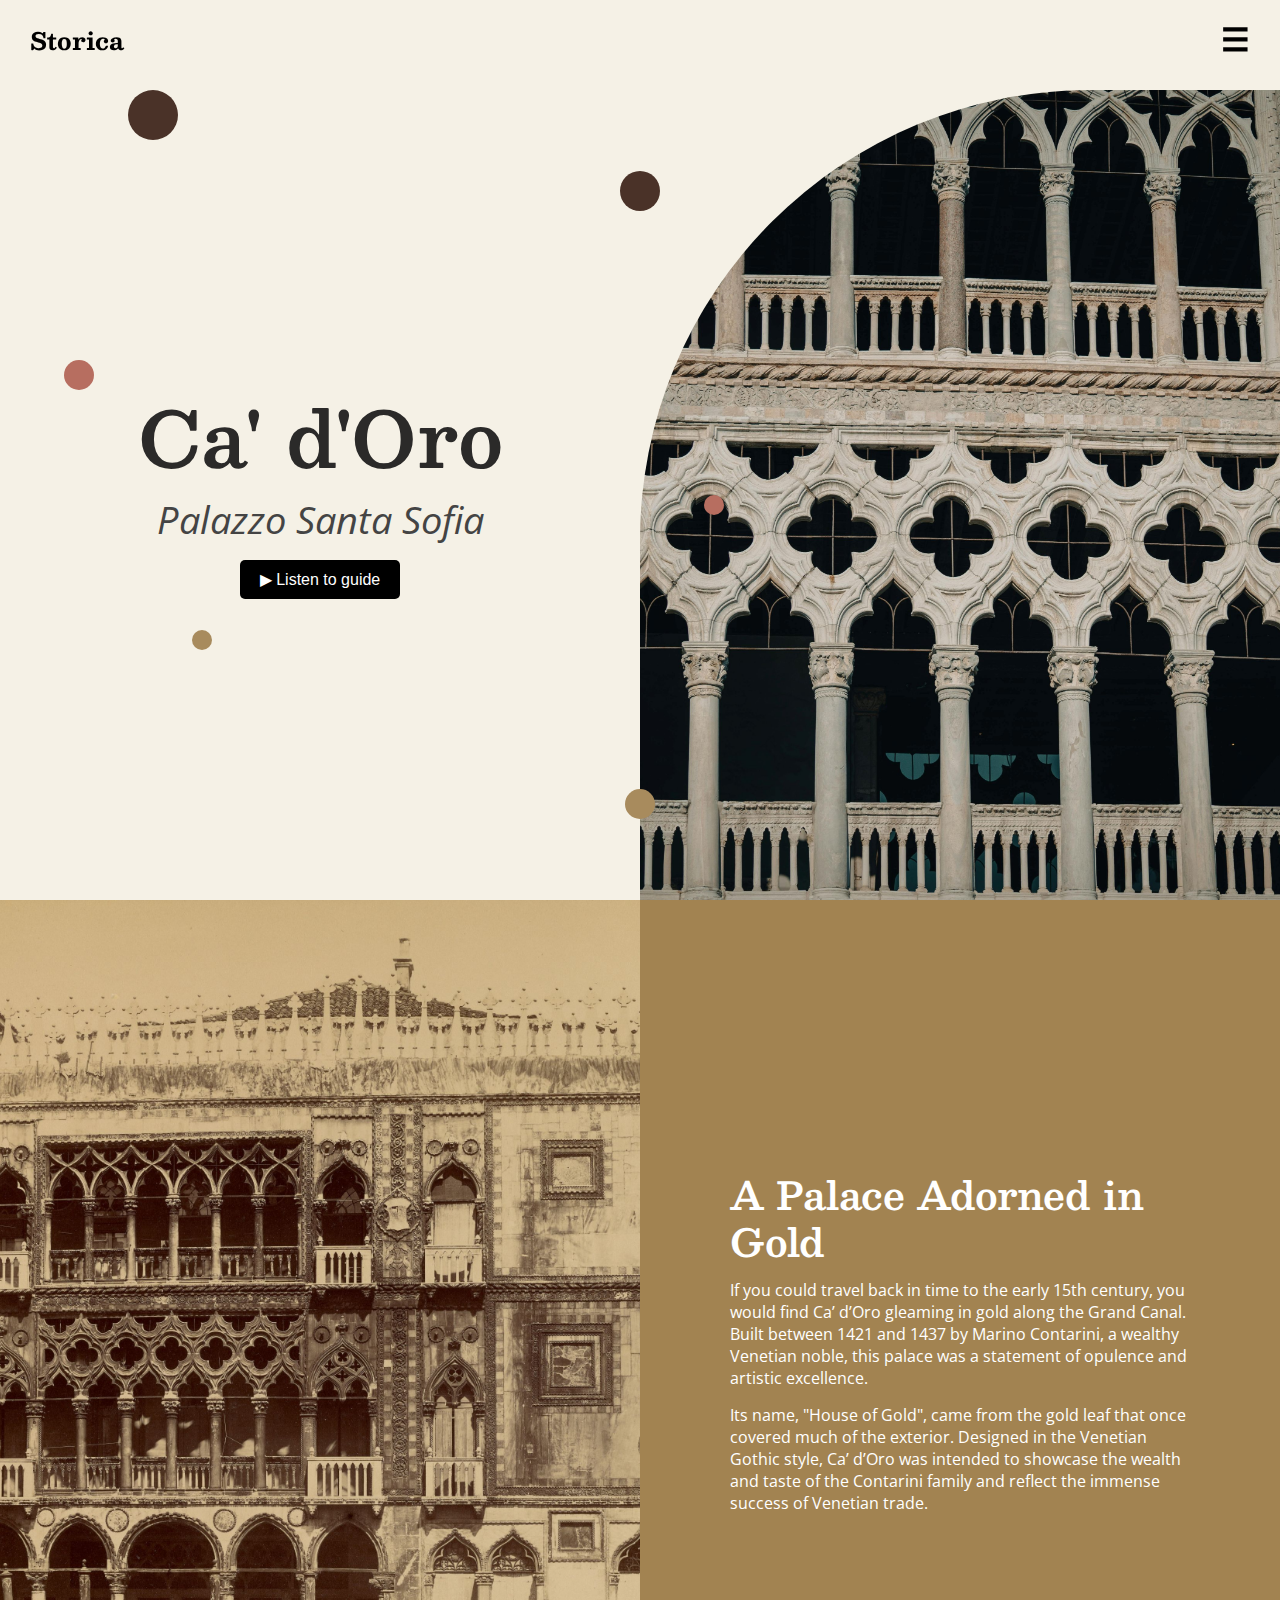
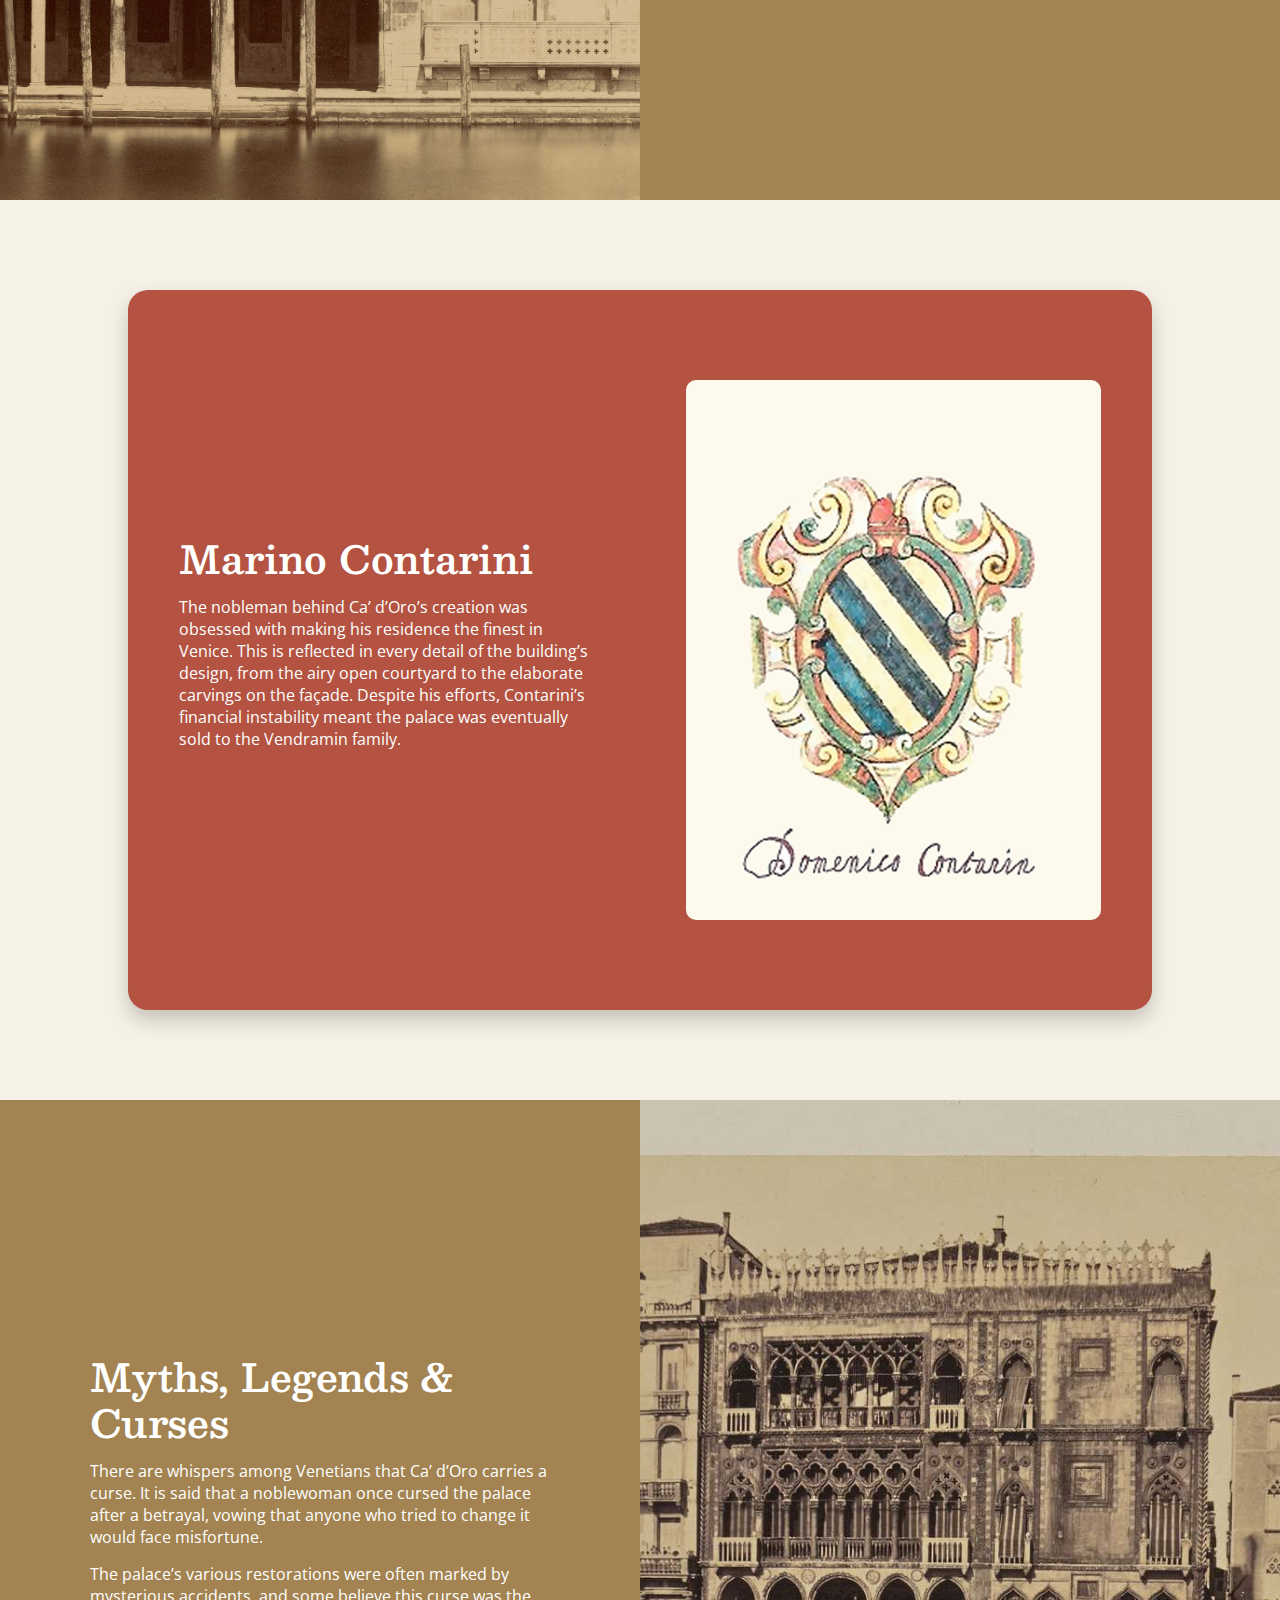
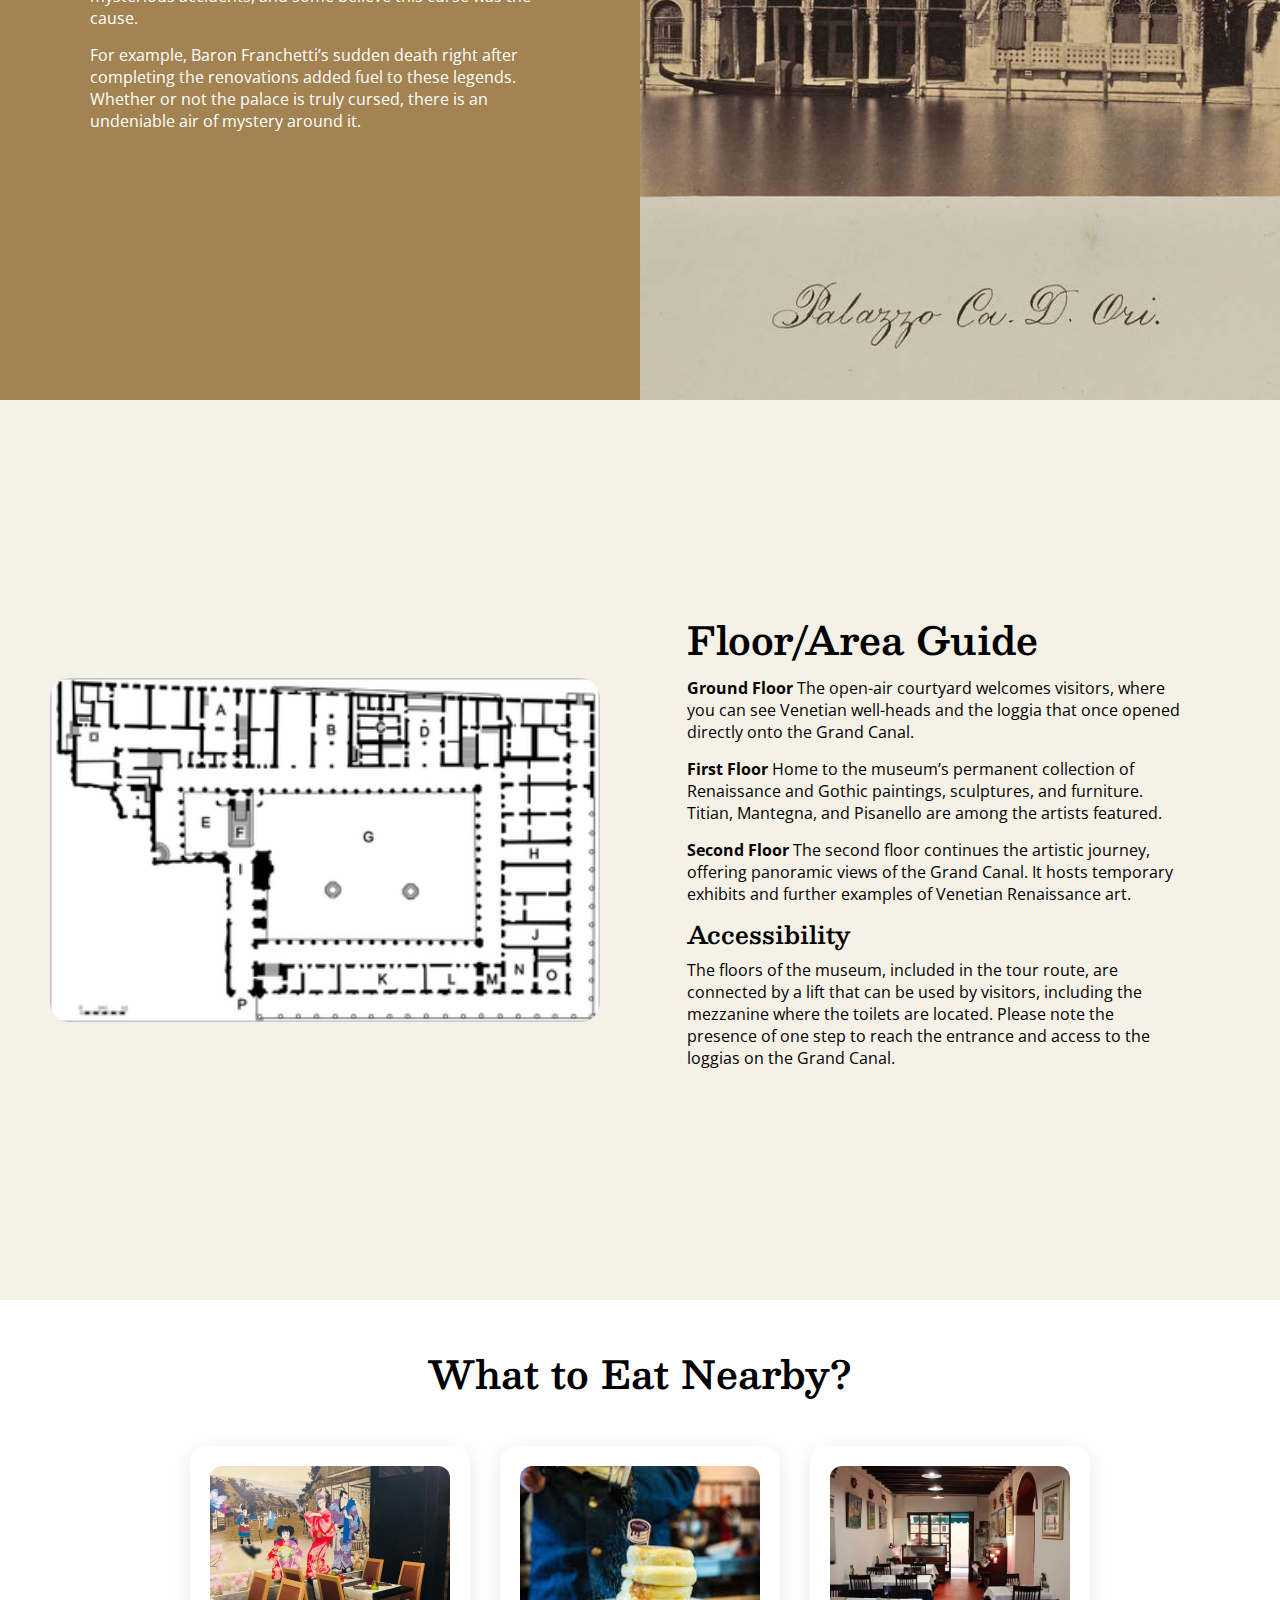
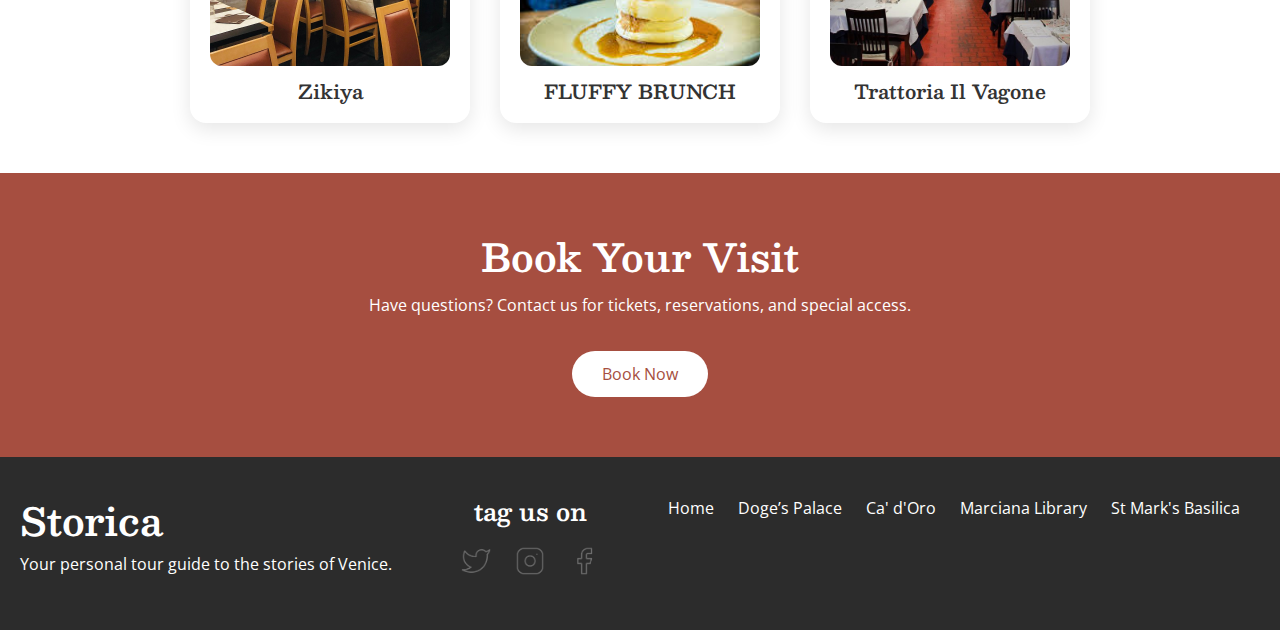
==== ca-doro-palace.html @ 45c0e0a5 "Update ca-doro-palace.html" ====
<!DOCTYPE html>
<html lang="en">
<head>
    <meta charset="UTF-8" />
    <meta name="viewport" content="width=device-width, initial-scale=1.0" />
    <title>Storica - Ca' d'Oro</title>
    <link rel="preconnect" href="https://fonts.googleapis.com">
    <link rel="preconnect" href="https://fonts.gstatic.com" crossorigin>
    <link href="https://fonts.googleapis.com/css2?family=Besley:ital,wght@0,400..900;1,400..900&family=Open+Sans:ital,wght@0,300..800;1,300..800&display=swap" rel="stylesheet">
    <link rel="stylesheet" href="style.css" />
</head>
<body>
    <a href="#main-content" class="skip-link">Skip to main content</a>

    <nav class="top-nav">
        <div class="logo">Storica</div>
        <button class="hamburger" id="hamburger" role="button" aria-label="Open navigation menu">&#9776;</button>
    </nav>
    
    <!-- Navigation Bar -->
    <div id="overlayMenu" class="overlay-menu" tabindex="-1">
        <ul>
            <li><a href="index.html" aria-label="Go to Home page">Home</a></li>
            <li><a href="doges-palace.html" aria-label="Learn about Doge’s Palace">Doge’s Palace</a></li>
            <li><a href="ca-doro-palace.html" aria-label="Learn about the Ca' d'Oro Palace">Ca' d'Oro</a></li>
            <li><a href="marciana-library.html" aria-label="Learn about the Marciana Library">Marciana Library</a></li>
            <li><a href="st-marks-basilica.html" aria-label="Learn about St. Mark's Basilica">St Mark's Basilica</a></li>
        </ul>
        <button class="close-btn" id="closeMenu" role="button" aria-label="Close navigation menu" tabindex="0">&times;</button>
    </div>
    
    <main>
        <!-- Introduction Section -->
        <section class="intro">
            <div class="intro-content">
                <h1>Ca' d'Oro</h1>
                <p>Palazzo Santa Sofia</p>
                <button class="audio-button" id="playAudioBtn" aria-label="Play audio guide for Ca' d'Oro Palace">
                    ▶ Listen to guide
                </button>
                            <!-- Audio Element Hidden by Default, Shown When Button is Clicked -->
                        <audio id="audioPlayer" controls>
                            <source src="assets/audio/ca_doro_guide.mp3" type="audio/mp3">
                            Your browser does not support the audio element.
                        </audio>
                <div class="decor-circle circle4"></div>
                <div class="decor-circle circle5"></div>
                <div class="decor-circle circle6"></div>
            </div>
            <div class="intro-image">
                <img src="./assets/cadoro/pexels-diego-caumont-107929791-10002299.jpg" alt="Close up of the facade of Ca' d'Oro">
                <div class="decor-circle circle1"></div>
                <div class="decor-circle circle2"></div>
                <div class="decor-circle circle3"></div>
            </div>
        </section>

        <!-- Building Story -->
        <section class="story">
            <div class="story-image">
                <img src="./assets/cadoro/image-from-rawpixel-id-14257564.jpg" alt="Old Photo of Ca' d'Oro from the canal in gold and brown warm tones" class="zoomable-image">
            </div>
            <div class="story-content">
                <h2>A Palace Adorned in Gold</h2>
                <p>
                    If you could travel back in time to the early 15th century, you would find Ca’ d’Oro gleaming in gold along the Grand Canal.
                    Built between 1421 and 1437 by Marino Contarini, a wealthy Venetian noble, this palace was a statement of opulence and artistic excellence.
                </p>
                <p>
                    Its name, "House of Gold", came from the gold leaf that once covered much of the exterior.
                    Designed in the Venetian Gothic style, Ca’ d’Oro was intended to showcase the wealth and taste of the Contarini family and reflect the immense success of Venetian trade.
                </p>
            </div>
        </section>

        <!-- Fact Cards Section -->
        <section id="facts">
            <div class="fact-container">
                <div class="fact-card">
                    <div class="fact-text">
                        <h2>Marino Contarini</h2>
                        <p>The nobleman behind Ca’ d’Oro’s creation was obsessed with making his residence the finest in Venice.
                            This is reflected in every detail of the building’s design, from the airy open courtyard to the elaborate carvings on the façade.
                            Despite his efforts, Contarini’s financial instability meant the palace was eventually sold to the Vendramin family.
                        </p>
                    </div>
                    <div class="fact-image">
                        <img src="./assets/cadoro/Contarini.png" alt="Contarini Family Coat of Arms" class="zoomable-image">
                    </div>
                </div>
                <div class="fact-card">
                    <div class="fact-text">
                        <h2>Baron Giorgio Franchetti (19th Century)</h2>
                        <p>The palace’s most famous restorer, Baron Giorgio Franchetti, was an art collector who fell in love with the building and its history.
                            He purchased Ca’ d’Oro in 1894 and personally funded its restoration, turning it into a museum to house his collection of Renaissance art.
                            When he passed in 1922, he bequeathed the palace and his art collection to the Italian state.
                        </p>
                    </div>
                    <div class="fact-image">
                        <img src="./assets/cadoro/ve-venezia-1964-ca-d-oro-0f6300.jpg" alt="A poscard from 1964 showing Ca' d'Oro Palca from the canal, in the foreground a gondolier in a boat with people" class="zoomable-image">
                    </div>
                </div>
            </div>
            
            <div class="fact-btn-wrapper left">
                <button class="fact-btn left" aria-label="View previous fact">&#10094;</button>
            </div>
            <div class="fact-btn-wrapper right">
                <button class="fact-btn right" aria-label="View next fact">&#10095;</button>
            </div>
            <div class="swipe-indicator"><p>← Swipe →</p></div>
        </section>
        
        <!-- Interesting Figures or Stories -->
        <section class="characters">
            <div class="characters-image">
                <img src="./assets/cadoro/palazzo-ca-d-ori-10ae85.jpg" alt="An old photo of the Ca’ d’Oro that looks like a polaroid with the name of the building written in cursive underneat" class="zoomable-image">
            </div>
            <div class="characters-content">
                <h2>Myths, Legends & Curses</h2>
                <p>
                    There are whispers among Venetians that Ca’ d’Oro carries a curse. It is said that a noblewoman once cursed the palace after a betrayal, vowing that anyone who tried to change it would face misfortune.
                </p>
                <p>
                    The palace’s various restorations were often marked by mysterious accidents, and some believe this curse was the cause.
                </p>
                <p>
                    For example, Baron Franchetti’s sudden death right after completing the renovations added fuel to these legends. Whether or not the palace is truly cursed, there is an undeniable air of mystery around it.
                </p>
            </div>
        </section>

        <!-- Floor Info -->
        <section class="info-section">
            <div class="info-image">
                <img src="./assets/cadoro/AreaGuide.png" alt="Descriptive Alt Text">
            </div>
            <div class="info-text">
                <h2>Floor/Area Guide</h2>
                <p><strong>Ground Floor</strong> The open-air courtyard welcomes visitors, where you can see Venetian well-heads and the loggia that once opened directly onto the Grand Canal.</p>
                <p><strong>First Floor</strong> Home to the museum’s permanent collection of Renaissance and Gothic paintings, sculptures, and furniture. Titian, Mantegna, and Pisanello are among the artists featured.</p>
                <p><strong>Second Floor</strong> The second floor continues the artistic journey, offering panoramic views of the Grand Canal. It hosts temporary exhibits and further examples of Venetian Renaissance art.</p>
                <h3>Accessibility</h3>
                <p>The floors of the museum, included in the tour route, are connected by a lift that can be used by visitors, including the mezzanine where the toilets are located. Please note the presence of one step to reach the entrance and access to the loggias on the Grand Canal.</p>
            </div>
        </section>

        <!-- Food Suggestions -->
        <section class="food-section">
            <h2>What to Eat Nearby?</h2>
            <div class="food-cards">
          
              <a href="https://maps.app.goo.gl/6FtDRu8hBcY9mL2V8" target="_blank" class="card"
              aria-label="Open Google Maps location for Zikiya restaurant">
                <img src="./assets/restaurants/zikiya.png" alt="Zikiya">
                <h4>Zikiya</h4>
              </a>
          
              <a href="https://maps.app.goo.gl/mDZq24dEWJDeGh28A" target="_blank" class="card"
              aria-label="Open Google Maps location for Fluffy Brunch restaurant">
                <img src="./assets/restaurants/fluffy.png" alt="FLUFFY BRUNCH">
                <h4>FLUFFY BRUNCH</h4>
              </a>
          
              <a href="https://maps.app.goo.gl/dY5Ex3VJx56pdK1v7" target="_blank" class="card"
              aria-label="Open Google Maps location for Trattoria Il Vagone">
                <img src="./assets/restaurants/trattoria.png" alt="Trattoria Il Vagone">
                <h4>Trattoria Il Vagone</h4>
              </a>
          
            </div>
          </section>

        <!-- Booking -->
        <section class="booking-section">
            <h2>Book Your Visit</h2>
            <p>Have questions? Contact us for tickets, reservations, and special access.</p>
            <a href="https://www.italy-museum.com/venice/ca-d-oro-tickets" target="_blank" class="booking-button" aria-label="Book your visit to Ca' d'Oro Palace">
                Book Now
            </a>
        </section>
    </main>
    <!-- Footer -->
    <footer role="contentinfo">
        <div class="footer-left">
            <h2>Storica</h2>
            <p>Your personal tour guide to the stories of Venice.</p>
        </div>
        <div class="social-media">
            <h3>tag us on</h3>
            <a href="https://twitter.com" target="_blank">
                <img src="./assets/tags/Twitter.png" alt="Twitter">
            </a>
            <a href="https://instagram.com" target="_blank">
                <img src="./assets/tags/Instagram.png" alt="Instagram">
            </a>
            <a href="https://facebook.com" target="_blank">
                <img src="./assets/tags/Facebook.png" alt="Facebook">
            </a>
        </div>
        <nav class="footer-nav" aria-label="Footer Navigation">
            <a href="index.html" aria-label="Go to Home page">Home</a>
            <a href="doges-palace.html" aria-label="Learn about Doge’s Palace">Doge’s Palace</a>
            <a href="ca-doro-palace.html" aria-label="Learn about the Ca' d'Oro Palace">Ca' d'Oro</a>
            <a href="marciana-library.html" aria-label="Learn about the Marciana Library">Marciana Library</a>
            <a href="st-marks-basilica.html" aria-label="Learn about St. Mark's Basilica">St Mark's Basilica</a>
        </nav>
    </footer>

    <!-- Modal for Zoom -->
    <div id="imageModal" class="image-modal">
        <span class="close">&times;</span>
        <img class="modal-content" id="modalImg">
    </div>

    <!-- Back to Top Button -->
    <button id="backToTop" title="Back to Top" aria-label="Scroll back to top" tabindex="0">↑</button>
    
    <script src="script.js"></script>
</body>
</html>
---- style.css ----
* {
    margin: 0;
    padding: 0;
    box-sizing: border-box;
}

.skip-link {
    position: absolute;
    top: -50px;
    left: 10px;
    background: #000;
    color: white;
    padding: 10px;
    z-index: 100;
}

.skip-link:focus {
    top: 10px; /* Bring into view when focused */
}

/* Focus style for keyboard navigation */
body.keyboard-active :focus {
    outline: 3px solid #0066cc;
    outline-offset: 3px;
}

/* Removes focus outline for mouse navigation */
body:not(.keyboard-active) :focus {
    outline: none;
}


/* Headings*/
h1, h2, h3, h4, h5, h6 {
    font-family: 'Besley', serif;
    font-optical-sizing: auto;
    font-weight: 600;
    font-style: normal;
    line-height: 1.2;
    margin-bottom: 10px;
}


h2 {
    font-size: clamp(2rem, 3vw, 3rem);
    margin-bottom: 15px;
}

h3{
    font-size: clamp(1.5rem, 1.3vw, 3rem);
}

/*Links*/
a {
    font-family: 'Open Sans', sans-serif;
}

/* Paragraphs */
p {
    font-family: 'Open Sans', sans-serif;
    font-size: clamp(1rem, 1vw, 2rem);
    margin-bottom: 15px;
}


 /* --- Overlay Menu --- */
.overlay-menu {
    position: fixed;
    top: 0;
    right: -100%;
    width: 300px;
    height: 100vh;
    background-color: #f0e8db;
    box-shadow: -4px 0 20px rgba(0,0,0,0.1);
    padding: 60px 30px;
    transition: right 0.3s ease-in-out;
    z-index: 9999;
}
  
.overlay-menu ul {
    list-style: none;
    padding: 0;
    margin-top: 60px;
}
  
.overlay-menu ul li {
    margin-bottom: 20px;
}
  
.overlay-menu ul li a {
    text-decoration: none;
    font-size: 20px;
    color: #3c2f20;
    transition: color 0.2s;
}
  
.overlay-menu ul li a:hover {
    color: #a64e40;
}
  
.close-btn {
    position: absolute;
    top: 20px;
    right: 25px;
    font-size: 30px;
    cursor: pointer;
    color: #333;
    border-width: 0;
    background-color: transparent;
}

/* --- Navigation Top Bar ----------------- */
.top-nav {
    position: fixed; 
    top: 20px;
    left: 30px; 
    right: 30px; 
    display: flex;
    justify-content: space-between;
    align-items: center;
    z-index: 100; /* Ensures it's above other content */
    transition: transform 0.3s ease-in-out;
}
  
.hamburger {
    font-size: 2rem;
    font-weight: 700;
    cursor: pointer;
    color: #000000;
    display: block;
    line-height: 1;
    border-width: 0;
    background-color: transparent;
}

.logo {
    font-size: 1.5rem;
    font-family: 'Besley', serif;
    font-optical-sizing: auto;
    font-weight: 700;
    font-style: normal;
    color: #000000;
}

.white-nav .hamburger,
.white-nav .logo {
    color: #ffffff !important; /* White colour for the index/home page */
}

/* --- Back Top Button ----------------- */

#backToTop {
    position: fixed;
    bottom: 30px;
    right: 30px;
    display: none;
    background-color: #a64e40;
    color: white;
    border: none;
    border-radius: 50%;
    width: 40px;
    height: 40px;
    font-size: 20px;
    cursor: pointer;
    box-shadow: 0 4px 10px rgba(0,0,0,0.2);
    z-index: 999;
    transition: background 0.3s;
  }
  
  #backToTop:hover {
    background-color: #84392f;
  }

/* --- Intro Buildings Page -----------------------------------*/
/* Audio Guide */

#audioPlayer {
    display: none;
    width: 100%; 
    max-width: 400px; 
    margin-top: 10px; 
}

/* Intro Section */
.intro {
    padding-top: 100px;
    display: flex;
    height: 100vh; 
    position: relative;
    background-color: #f5f1e6;

}

/* Left Content */
.intro-content {
    display: flex;
    flex-direction: column;
    align-items: center; 
    justify-content: center; 
    width: 50%; 
    text-align: center;
    padding: 20px;
    z-index: 2; 
}

.intro-content h1 {
    font-size: clamp(2.5rem, 6vw, 5rem); 
    color: #2B2A29;
    margin-bottom: 10px;
}

.intro-content p {
    font-size: clamp(1.5rem, 3vw, 3rem); 
    font-style: italic;
    margin-bottom: 15px;
    color: #444;
}
.audio-button {
    background-color: #000;
    color: white;
    border: none;
    padding: 10px 20px;
    font-size: 1rem;
    cursor: pointer;
    border-radius: 5px;
    display: block; 
    margin-bottom: 10px; 
}

/* Right Image */
.intro-image {
    position: absolute;
    right: 0;
    bottom: 0; 
    width: 50%;
    height: 90%; 
}

.intro-image img {
    width: 100%;
    height: 100%;
    object-fit: cover; 
    border-top-left-radius: 50vh;
}

/* Decorative Circles */
.decor-circle {
    position: absolute;
    border-radius: 50%;
    z-index: 1;
}

.circle1 {
    width: 40px;
    height: 40px;
    top: 10%;
    left: -20px;
    background-color: #4A3228;
}

.circle2 {
    width: 20px;
    height: 20px;
    top: 50%;
    left: 10%;
    background-color: #B76E60;
}

.circle3 {
    width: 30px;
    height: 30px;
    bottom: 10%;
    left: -15px;
    background-color: #A88B5D;
}

.circle4 {
    width: 50px;
    height: 50px;
    top: 10%;
    left: 10%;
    background-color: #4A3228;
}

.circle5 {
    width: 30px;
    height: 30px;
    top: 40%;
    left: 5%;
    background-color: #B76E60;
}

.circle6 {
    width: 20px;
    height: 20px;
    top: 70%;
    left: 15%;
    background-color: #A88B5D;
}

@media (max-width: 768px) {
    .intro {
        flex-direction: column;
        height: auto;
    }

    .intro-content {
        width: 100%;
        height: 50vh; 
        z-index: 2;
        order: 1; 
    }

    .intro-image {
        margin-top: 0;
        width: 100%;
        height: 50vh;
        position: relative;
        order: 2; 
    }
}

/*-------------------Story Section-------------------------------*/
.story {
    display: flex;
    min-height: 100vh;
}

.story-image {
    width: 50%;
    min-height: 100%;
}

.story-image img {
    width: 100%;
    height: 100%;
    object-fit: cover; 
}

.story-content {
    width: 50%;
    background-color: #A28351; 
    color: white; 
    display: flex;
    flex-direction: column;
    justify-content: center;
    padding: 7%;
}

@media (max-width: 768px) {
    .story {
        flex-direction: column;
        height: auto;
    }

    .story-image {
        width: 100%;
        height: 50vh;
    }

    .story-content {
        width: 100%;
        text-align: left;
        min-height: 50vh;
        padding: 9%;
    }
}

/* ------- Characters Section-------------------------- */
.characters {
    display: flex;
    min-height: 100vh; 
    flex-direction: row-reverse; 
}

.characters-content {
    width: 50%;
    background-color: #A28351;
    color: white; 
    display: flex;
    flex-direction: column;
    justify-content: center;
    padding: 7%;
}

.characters-image {
    width: 50%;
    min-height: 100%;
}

.characters-image img {
    width: 100%;
    height: 100%;
    object-fit: cover;
}

@media (max-width: 768px) {
    .characters {
        flex-direction: column;
        height: auto;
    }

    .characters-image {
        width: 100%;
        height: 50vh;
    }

    .characters-content {
        width: 100%;
        text-align: left;
        min-height: 50vh;
        padding: 9%;
    }
}

/* --- Fact Cards Section ------------------------- */
#facts {
    position: relative;
    width: 100%;
    height: 100vh; 
    overflow: hidden;
    display: flex;
    justify-content: center;
    align-items: center;
    background-color: #f5f1e6;
}

.fact-container {
    position: relative;
    width: 80%;
    min-height: 80vh;
    display: flex;
    justify-content: center;
    align-items: center;
}

/* ---Fact Card--- */
.fact-card {
    position: absolute;
    width: 100%;
    min-height: 100%;
    background-color: #b45342; 
    border-radius: 20px; 
    display: flex;
    align-items: center;
    justify-content: space-between;
    padding: 5%;
    box-sizing: border-box;
    transition: transform 0.5s ease, opacity 0.5s ease;
    box-shadow: 0 10px 20px rgba(0, 0, 0, 0.2);
}

.fact-text {
    width: 45%;
    color: white;
}

.fact-image {
    width: 45%;
    display: flex;
    justify-content: center;
}

.fact-image img {
    width: 100%;
    max-height: 60vh;
    object-fit: cover;
    border-radius: 10px;
}

.swipe-indicator {
    position: absolute;
    bottom: 10px;
    left: 50%;
    transform: translateX(-50%);
    font-size: 14px;
    color: #b45342;;
    padding: 5px 10px;
    border-radius: 20px;
    opacity: 0.8;
    display: none;
}

@media (max-width: 768px) {
    .fact-card {
        flex-direction: column-reverse;
        text-align: center;
        justify-content: center;
    }

    .fact-text {
        width: 90%;
    }

    .fact-image {
        width: 100%;
        margin-bottom: 10px;
    }

    .fact-image img {
        width: 100%;
        max-height: 50vh;
    }

    .swipe-indicator {
        display: block;
    }
}


/*  Fact Navigation Buttons */ 
.fact-btn-wrapper {
    position: absolute;
    width: 20%; 
    height: 100%;
    top: 0;
    transition: opacity 0.3s;
    display: flex;
    align-items: center; 
    justify-content: center; 
}

.fact-btn-wrapper.left {
    left: 0;
}

.fact-btn-wrapper.right {
    right: 0;
}

.fact-btn-wrapper:hover .fact-btn {
    opacity: 1;
}


/* Fact Button Styles */
.fact-btn {
    background: #A28351;;
    color: white;
    border: none;
    padding: 20px 30px;
    font-size: 24px;
    cursor: pointer;
    transition: opacity 0.3s;
    opacity: 0; 
    border-radius: 40px;
}

/*------------- Info Floor Area Guide Section -------------------*/
.info-section {
    display: flex;
    align-items: center;
    justify-content: center; 
    gap: 40px;
    padding: 50px;
    background-color: #f5f1e6;
    min-height: 100vh;
}

.info-image {
    width: 50%;
    max-height: 80%;
    display: flex;
    justify-content: center;
    align-items: center;
}

.info-image img {
    width: 100%; 
    max-height: 80vh;
    object-fit: cover;
    display: block;
    border-radius: 20px;
}

.info-text {
    max-width: 50%;
    display: flex;
    flex-direction: column;
    justify-content: center;
    padding: 4%;
}


@media (max-width: 768px) {
    .info-section {
        flex-direction: column;
        text-align: left;
    }

    .info-image {
        width: 100%;
    }

    .info-image img {
        width: 100%;
        max-height: 50vh;
    }

    .info-text {
        max-width: 100%;
        padding: 0;
    }

}

/*-----------  Food Section -------------*/
.food-section {
    margin-top: 50px;
    margin-bottom: 50px;

  }

.food-cards {
    margin-top: 50px;
    display: flex;
    justify-content: center;
    gap: 30px;
    flex-wrap: wrap;
  }
  
.card {
    display: flex;
    flex-direction: column;
    align-items: center;
    background-color: white;
    border-radius: 16px;
    box-shadow: 0 6px 20px rgba(0, 0, 0, 0.1);
    text-decoration: none;
    padding: 20px;
    width: 280px;           
    transition: transform 0.3s ease, box-shadow 0.3s ease;
    color: #333;
  }
.card:hover {
    transform: translateY(-6px);
    box-shadow: 0 10px 24px rgba(0, 0, 0, 0.15);
  }
.card img {
    width: 100%;
    height: 200px; 
    object-fit: cover;
    border-radius: 12px;
    margin-bottom: 14px;
  }
  
.card h4 {
    margin: 0;
    font-size: 1.2rem;
    text-align: center;
  }

.food-section h2 {
    text-align: center;
  }


  /*-------------- Booking Section -----------------*/
  .booking-section {
    background-color: #a64e40;
    color: white;
    text-align: center;
    padding: 60px 20px;
  }
  
  .booking-button {
    display: inline-block;
    background: white;
    color: #a64e40;
    border: none;
    padding: 12px 30px;
    font-size: 16px;
    border-radius: 25px;
    margin-top: 20px;
    cursor: pointer;
    text-decoration: none;
    transition: background 0.3s;
}
  
  .booking-button:hover {
    background: #A28351;
    color: white;
  }
  
  /*-------------- Footer --------------*/
  footer {
    padding: 40px 20px;
    background-color: #2c2c2c;
    color: white;
    display: flex;
    justify-content: space-between;
    flex-wrap: wrap;
    gap: 20px;
  }
  
  .footer-left h2 {
    margin-bottom: 10px;
  }
  
  .footer-nav a {
    margin-right: 20px;
    color: white;
    text-decoration: none;
  }
  
  .footer-nav a:hover {
    text-decoration: underline;
  }
  

  .social-media {
    text-align: center;
}

.social-media h3 {
    margin-bottom: 20px;
}

.social-media a {
    display: inline-block;
    margin: 0 10px;
}

.social-media img {
    width: 30px;
    height: 30px;
    transition: transform 0.3s ease;
}

.social-media a:hover img {
    transform: scale(1.2);
}

@media (max-width: 768px) {
    .social-media {
        text-align: left;
    }

}

/*------------- Zoom Image Modal ----------------*/
.image-modal {
    display: none;
    position: fixed;
    z-index: 1000;
    padding-top: 60px;
    left: 0;
    top: 0;
    width: 100%;
    height: 100%;
    overflow: auto;
    background-color: rgba(0,0,0,0.8);
  }
  
  .modal-content {
    display: block;
    margin: auto;
    max-width: 90%;
    max-height: 80%;
    border-radius: 8px;
    box-shadow: 0 8px 24px rgba(0,0,0,0.2);
  }


/*---------------------- Home Page -------------------*/
/*--- Header ---*/

.hero {
    position: relative;
    width: 100%;
    height: 80vh;
    display: flex;
    justify-content: center; 
    align-items: center;
    text-align: center;
    color: white;
    overflow: hidden;
}

.hero-image {
    position: absolute;
    width: 100%;
    height: 100%;
    object-fit: cover; 
    z-index: 1;
}

.hero-text {
    position: relative; 
    z-index: 2;
    padding: 20px; 
    font-size: clamp(1.5rem, 2vw, 4rem);
    color: white;
}


/*--- Dots ---*/
#dot1 {
    position: absolute;
    top: 69%;
    left: 10%;
    transform: translate(-50%, -50%);
    width: 40px;
    height: 40px;
    background-color: white;
    border-radius: 50%;
    opacity: 0.5;  
    transition: transform 1s ease-in-out;  
  }
  
  
  #dot1::after {
    content: "Ca' d'Oro";
    position: absolute;
    top: 15px;  
    left: -40%;
    transform: translateX(-50%);
    color: white;
    font-size: 1rem;
    opacity: 1;
    transition: opacity 0.4s ease-in-out; 
  }
  
  
  #dot2::after {
      content: "Marciana Library";
      position: absolute;
      top: 15px; 
      left: -70%;
      transform: translateX(-50%);
      color: white;
      font-size: 1rem;
      opacity: 1;
      transition: opacity 0.4s ease-in-out;  
    }
  
    #dot3::after {
      content: "Doge's Palace";
      position: absolute;
      top: 15px;  
      left: -30%;
      transform: translateX(-50%);
      color: white;
      font-size: 1rem;
      opacity: 1;
      transition: opacity 0.4s ease-in-out; 
    }
  
    #dot4::after {
      content: "Saint Mark's Basilica";
      position: fixed;
      top: 15px; 
      left: -30%;
      transform: translateX(-50%);
      color: white;
      font-size: 1rem;
      opacity: 1;
      transition: opacity 0.4s ease-in-out;  
    }
  
  
  #dot2, #dot3, #dot4 {
    position: absolute;
    width: 40px;
    height: 40px;
    background-color: white;
    border-radius: 50%;
    opacity: 0.5;
    transition: opacity 1s ease-in-out 1s;  
  }
  
  
  #dot2 {
    top: 24%;
    left: 30%;
    transform: translate(-50%, -50%);
  }
  
  #dot3 {
    top: 6%;
    left: 60%;
    transform: translate(-50%, -50%);
  }
  
  #dot4 {
    top: 25%;
    left: 69%;
    transform: translate(-50%, -50%);
  }
  
  
  #dot1::before {
    content: "";
    position: absolute;
    top: -10vh;
    left:16vh;
    width: 54vw;
    height: 46vh;
    border: 2px dashed white;
    border-radius: 100% / 100%;
    border-left: none;
    border-bottom: none;
    transform: rotate(-30deg);
    transform-origin: bottom left;
    opacity: 0;  
    transition: opacity 1s ease-in 1s;  
  }
  
  
  #dot1:hover {
    transform: translate(-50%, -50%) scale(1.2);  
  }
  
  #dot1:hover::after {
    opacity: 1; 
  }
  
  #dot2:hover::after {
      opacity: 0.5; 
    }
  
  #dot1:hover + #dot2 {
    opacity: 0.5;  
  }
  
  #dot1:hover + #dot2 + #dot3 {
    opacity: 0.5; 
  }
  
  #dot1:hover + #dot2 + #dot3 + #dot4 {
    opacity: 0.5; 
  }
  
  #dot1:hover::before {
    opacity: 1; 
  }

  #dot1, #dot2, #dot3, #dot4 {
    z-index: 10;
  }
/*--- Buildings Section---*/
.buildings-section{
    padding: 3%;
    background-color: #f5f1e6;
}
.buildings-section h2 {
    text-align: center;
  }

.buildings-section p {
    font-size: 1.3rem;
}
.cards-container {
    padding-top: 3%;
    display: flex;
    justify-content: center;
    gap: 20px;
    flex-wrap: wrap;
    align-items: center;
}

.building-card {
    background-color: white;
    padding: 30px;
    border-radius: 10px;
    text-align: center;
    box-shadow: 0px 4px 6px rgba(0, 0, 0, 0.1);
    width: 330px; 
    transition: transform 0.3s ease-in-out;
    height: 550px;
}

.building-card:hover {
    transform: scale(1.05);
}

.building-card img{
    width: 100%;
    height: 300px; 
    object-fit: cover;
    border-radius: 12px;
    margin-bottom: 14px;

}

@media (max-width: 768px) {

    .buildings-section{
        padding: 7%;
    }

    .cards-container {
        flex-direction: column;
        align-items: center;
    }
}


/*--- Video Section ---*/
.video-section {
    text-align: center;
    margin-top: 40px;
    padding: 20px;
    background-color: #f4f1ea;
    border-radius: 10px;
    box-shadow: 0 4px 6px rgba(0, 0, 0, 0.1);
}

.video-section h2 {
    font-size: 24px;
    color: #333;
    margin-bottom: 10px;
}

.building-video {
    width: 80%;
    max-width: 300px;
    border-radius: 10px;
    box-shadow: 0 4px 8px rgba(0, 0, 0, 0.2);
}
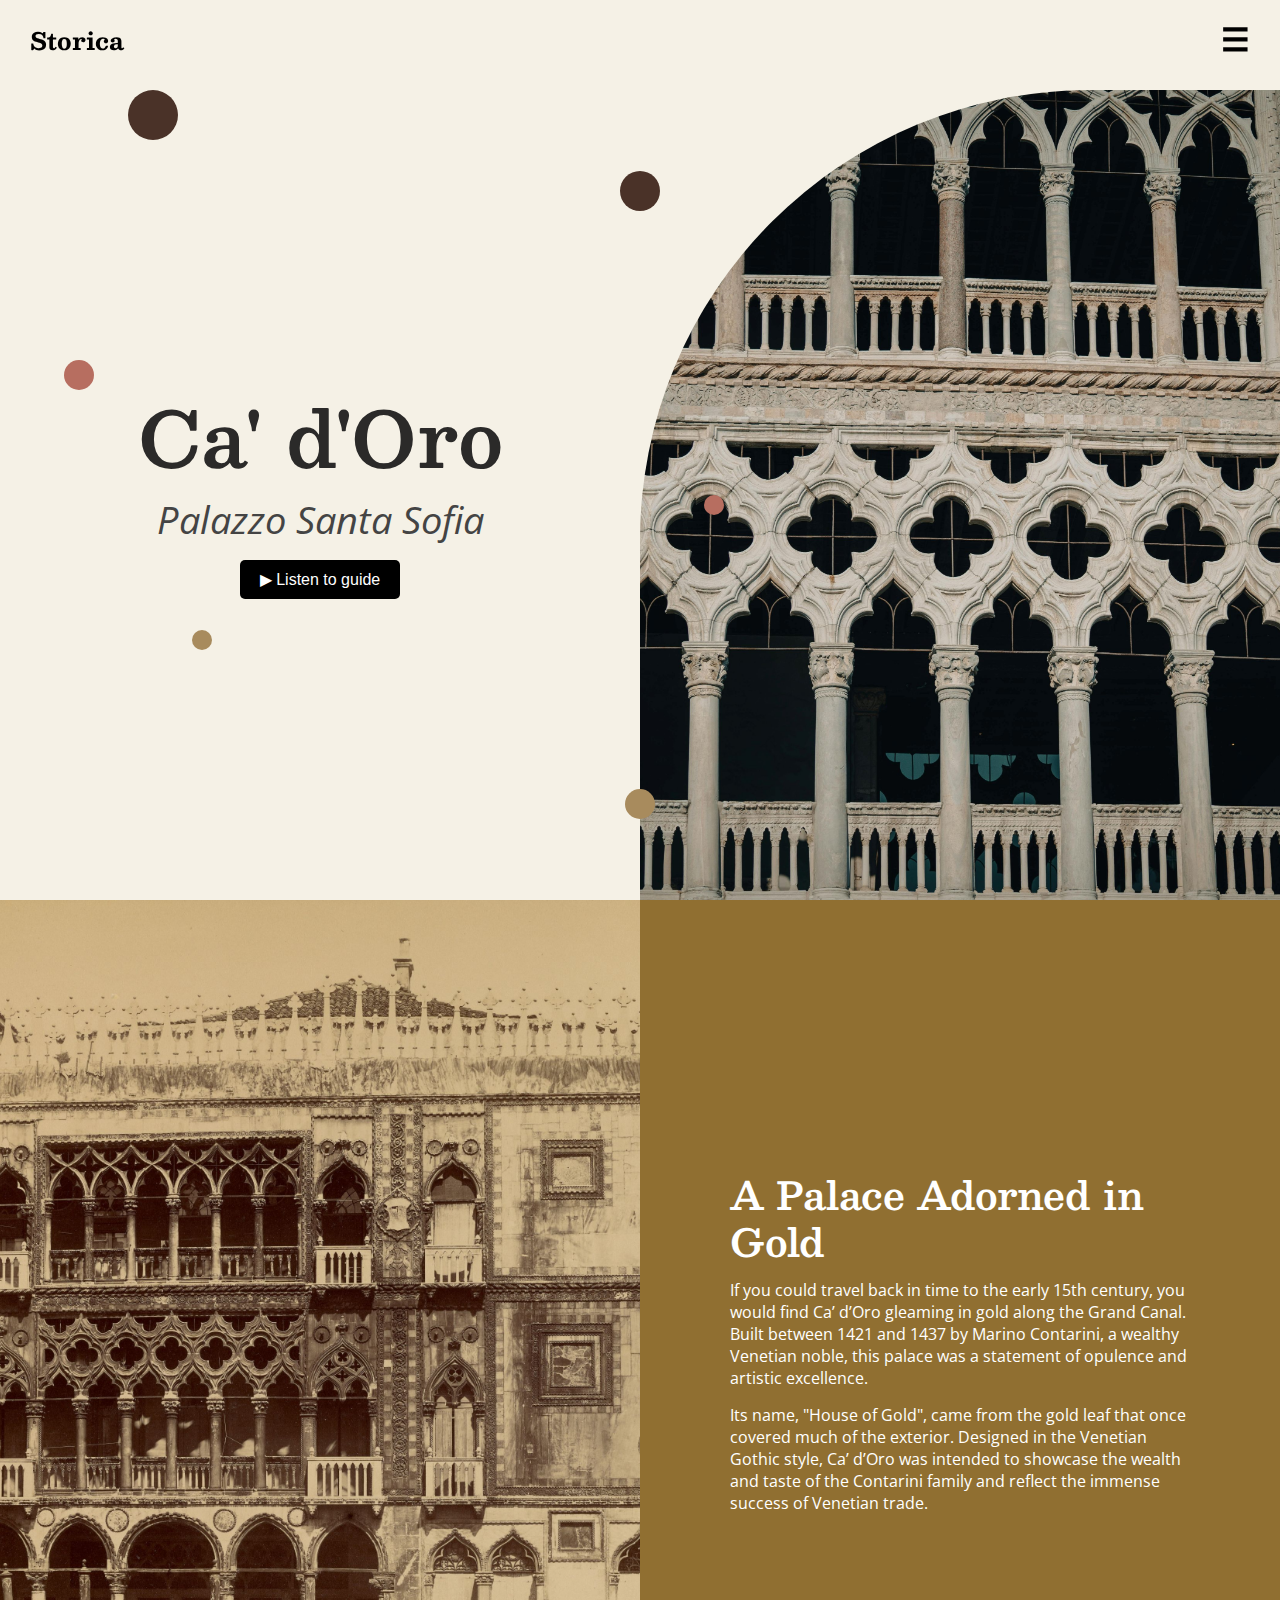
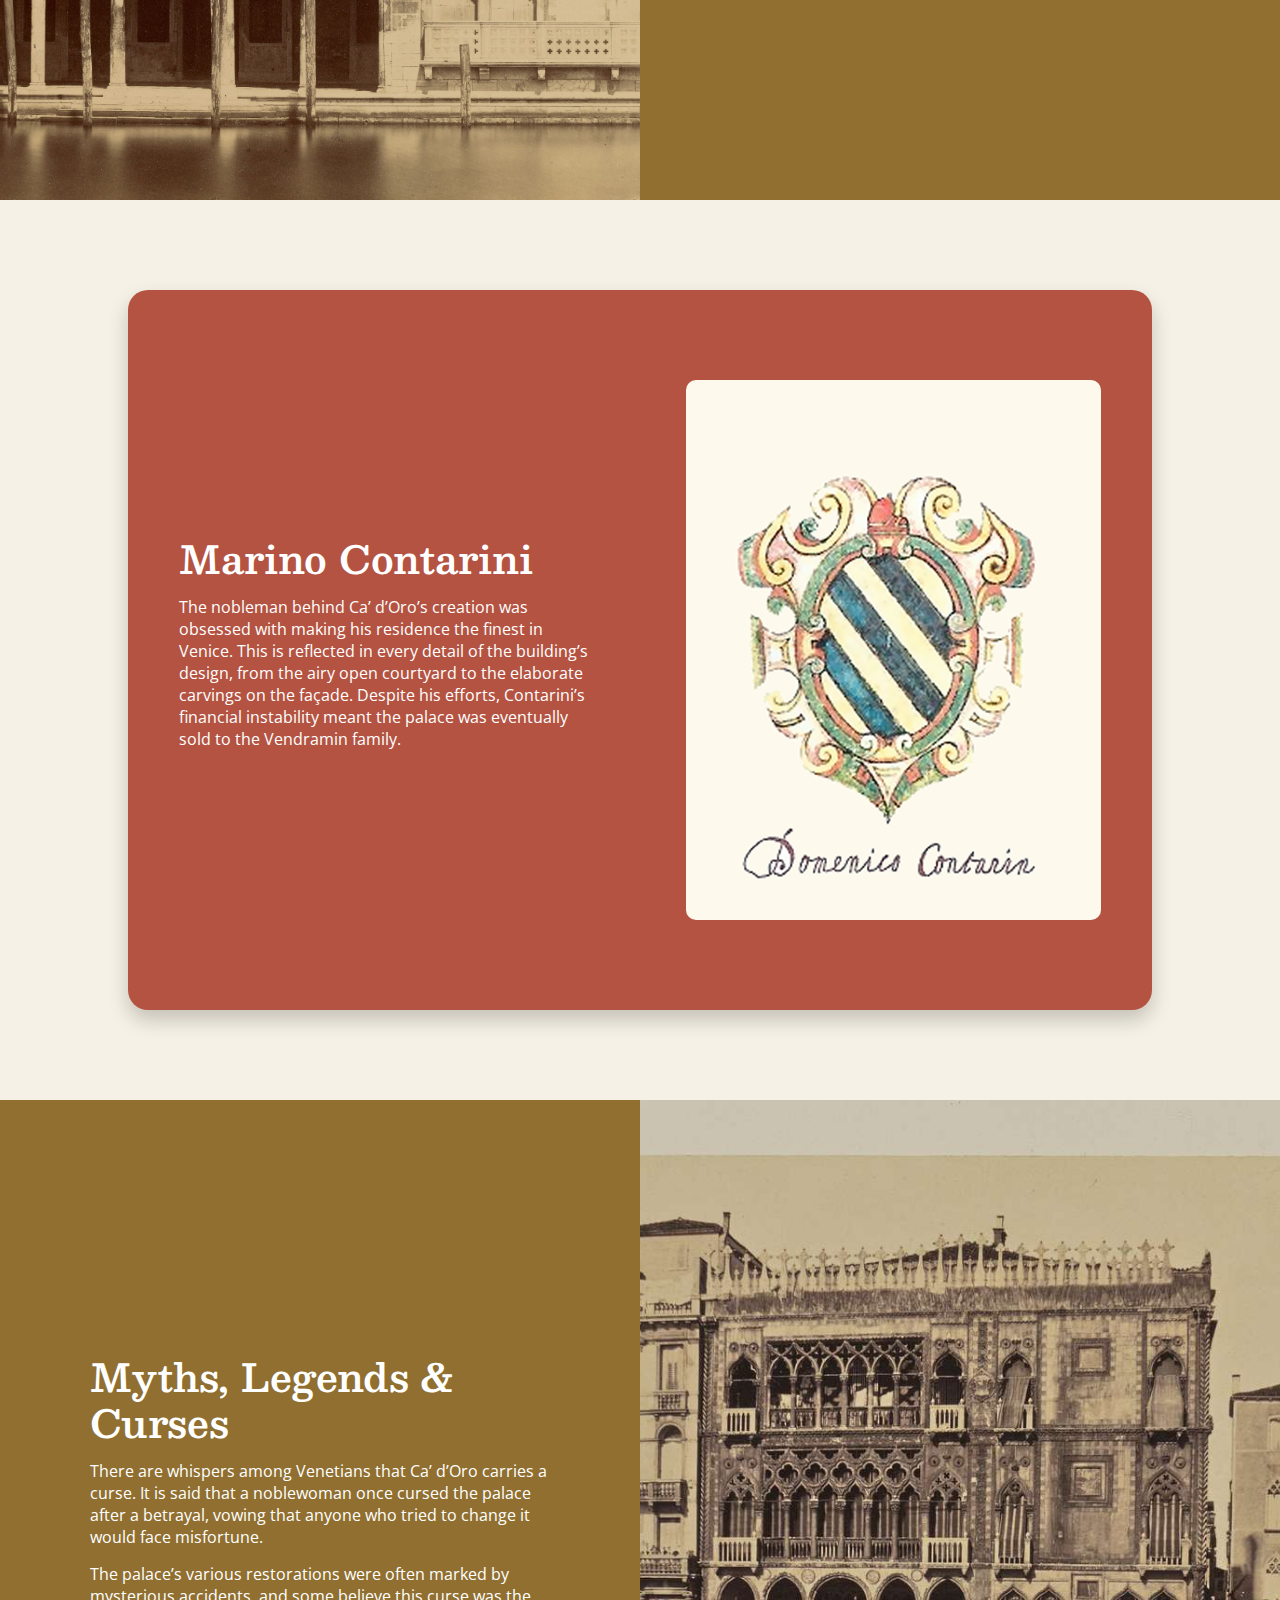
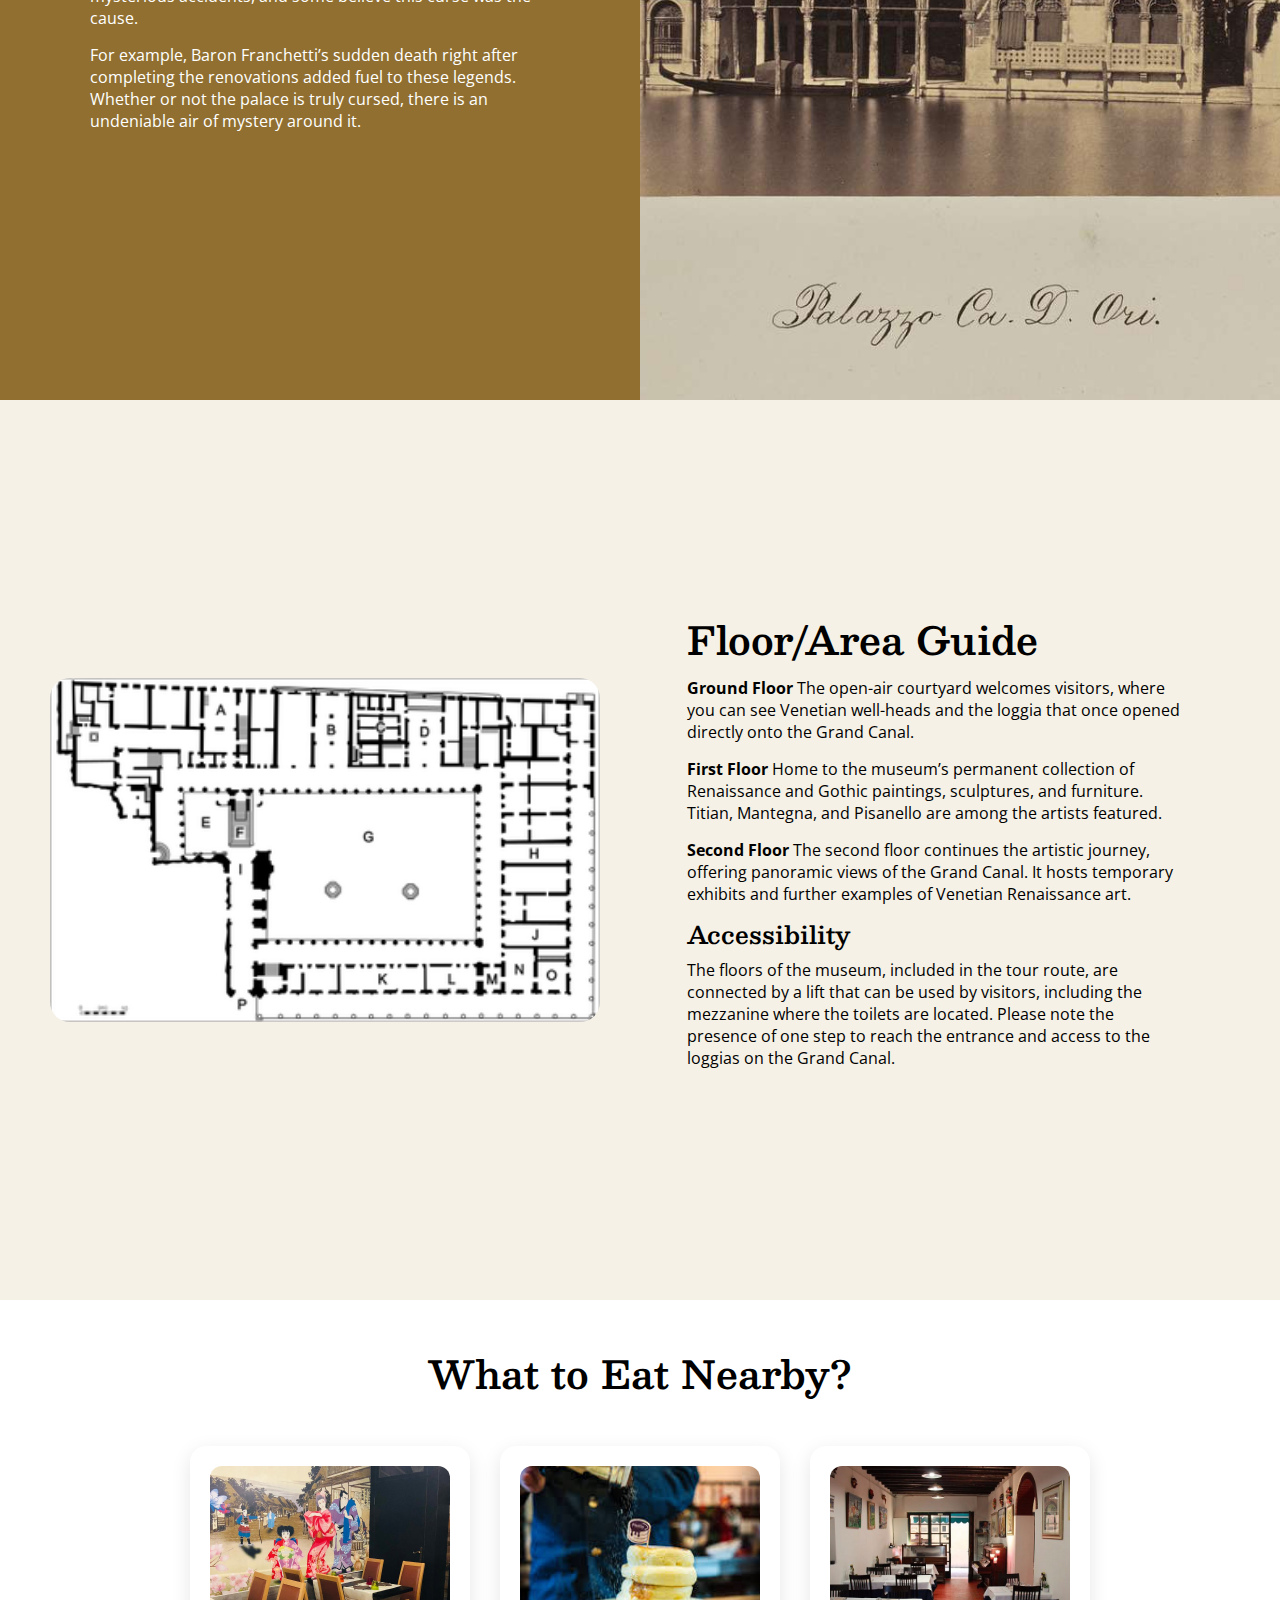
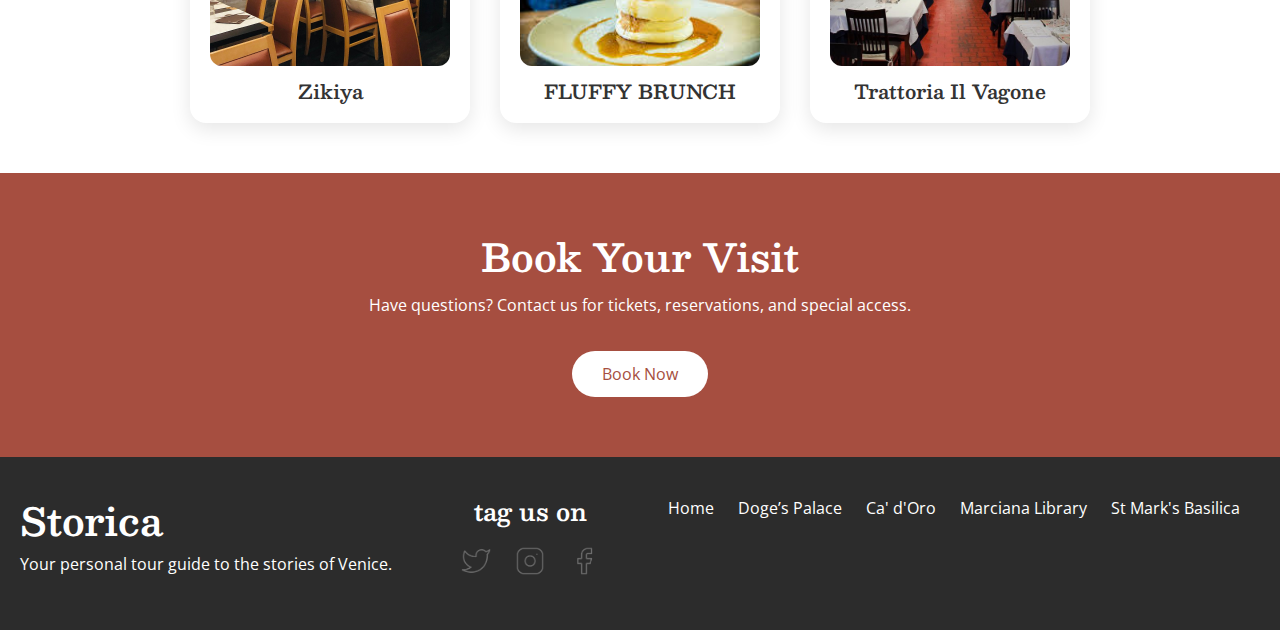
==== commit 928eb840: "Update ca-doro-palace.html" ====
--- a/ca-doro-palace.html
+++ b/ca-doro-palace.html
@@ -10,14 +10,14 @@
     <link rel="stylesheet" href="style.css" />
 </head>
 <body>
-    <a href="#main-content" class="skip-link">Skip to main content</a>
-
+    <a href="#maincontent" class="skip-link">Skip to main content</a>
+
+    <!-- Navigation Bar -->
     <nav class="top-nav">
         <div class="logo">Storica</div>
         <button class="hamburger" id="hamburger" role="button" aria-label="Open navigation menu">&#9776;</button>
     </nav>
     
-    <!-- Navigation Bar -->
     <div id="overlayMenu" class="overlay-menu" tabindex="-1">
         <ul>
             <li><a href="index.html" aria-label="Go to Home page">Home</a></li>
@@ -29,7 +29,7 @@
         <button class="close-btn" id="closeMenu" role="button" aria-label="Close navigation menu" tabindex="0">&times;</button>
     </div>
     
-    <main>
+     <main id="maincontent">
         <!-- Introduction Section -->
         <section class="intro">
             <div class="intro-content">
--- a/style.css
+++ b/style.css
@@ -144,7 +144,7 @@
 
 .white-nav .hamburger,
 .white-nav .logo {
-    color: #ffffff !important; /* White colour for the index/home page */
+    color: #ffffff; /* White colour for the index/home page */
 }
 
 /* --- Back Top Button ----------------- */
@@ -339,7 +339,7 @@
 
 .story-content {
     width: 50%;
-    background-color: #A28351; 
+    background-color: #906F31; 
     color: white; 
     display: flex;
     flex-direction: column;
@@ -375,7 +375,7 @@
 
 .characters-content {
     width: 50%;
-    background-color: #A28351;
+    background-color: #906F31;
     color: white; 
     display: flex;
     flex-direction: column;
@@ -532,10 +532,14 @@
     opacity: 1;
 }
 
+/* Buttons always visible for keyboard navigation */
+body.keyboard-active .fact-btn {
+    opacity: 1;
+}
 
 /* Fact Button Styles */
 .fact-btn {
-    background: #A28351;;
+    background: #4A3228;
     color: white;
     border: none;
     padding: 20px 30px;
@@ -678,7 +682,7 @@
 }
   
   .booking-button:hover {
-    background: #A28351;
+    background: #906F31;
     color: white;
   }
   
@@ -775,6 +779,7 @@
     text-align: center;
     color: white;
     overflow: hidden;
+    background-color: black;
 }
 
 .hero-image {
@@ -938,6 +943,44 @@
   #dot1, #dot2, #dot3, #dot4 {
     z-index: 10;
   }
+
+@media (max-width: 768px) {
+    #dot2 {
+    top: 12%;
+    left: 15%;
+    transform: translate(-50%, -50%);
+  }
+  
+  #dot3 {
+    top: 6%;
+    left: 60%;
+    transform: translate(-50%, -50%);
+  }
+  
+  #dot4 {
+    top: 25%;
+    left: 80%;
+    transform: translate(-50%, -50%);
+  }
+  
+  #dot1::before {
+    content: "";
+    position: absolute;
+    top: -49vh;
+    left:15vw;
+    width: 70vw;
+    height: 98vw;
+    border: 2px dashed white;
+    border-radius: 100% / 100%;
+    border-left: none;
+    border-bottom: none;
+    transform: rotate(30deg);
+    transform-origin: top left;
+    opacity: 0;  
+    transition: opacity 1s ease-in 1s;  
+  }
+}
+
 /*--- Buildings Section---*/
 .buildings-section{
     padding: 3%;
